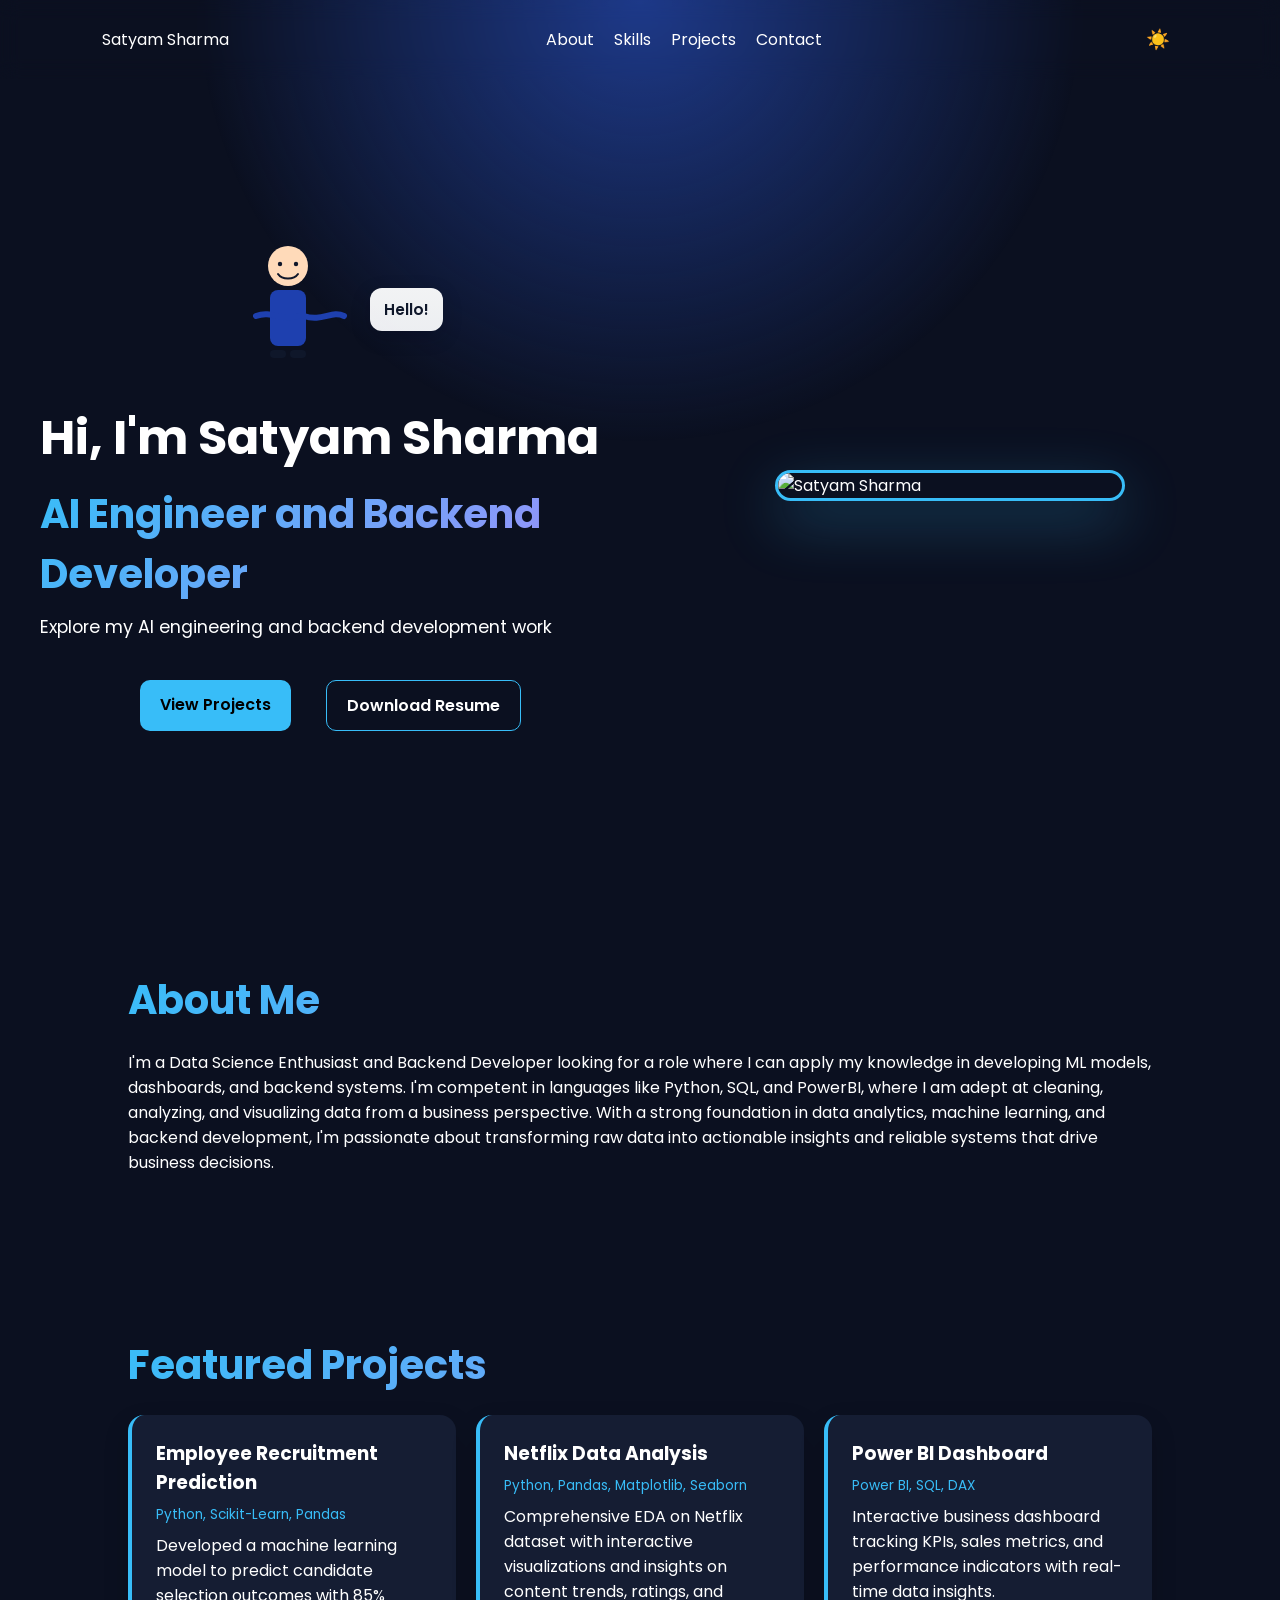
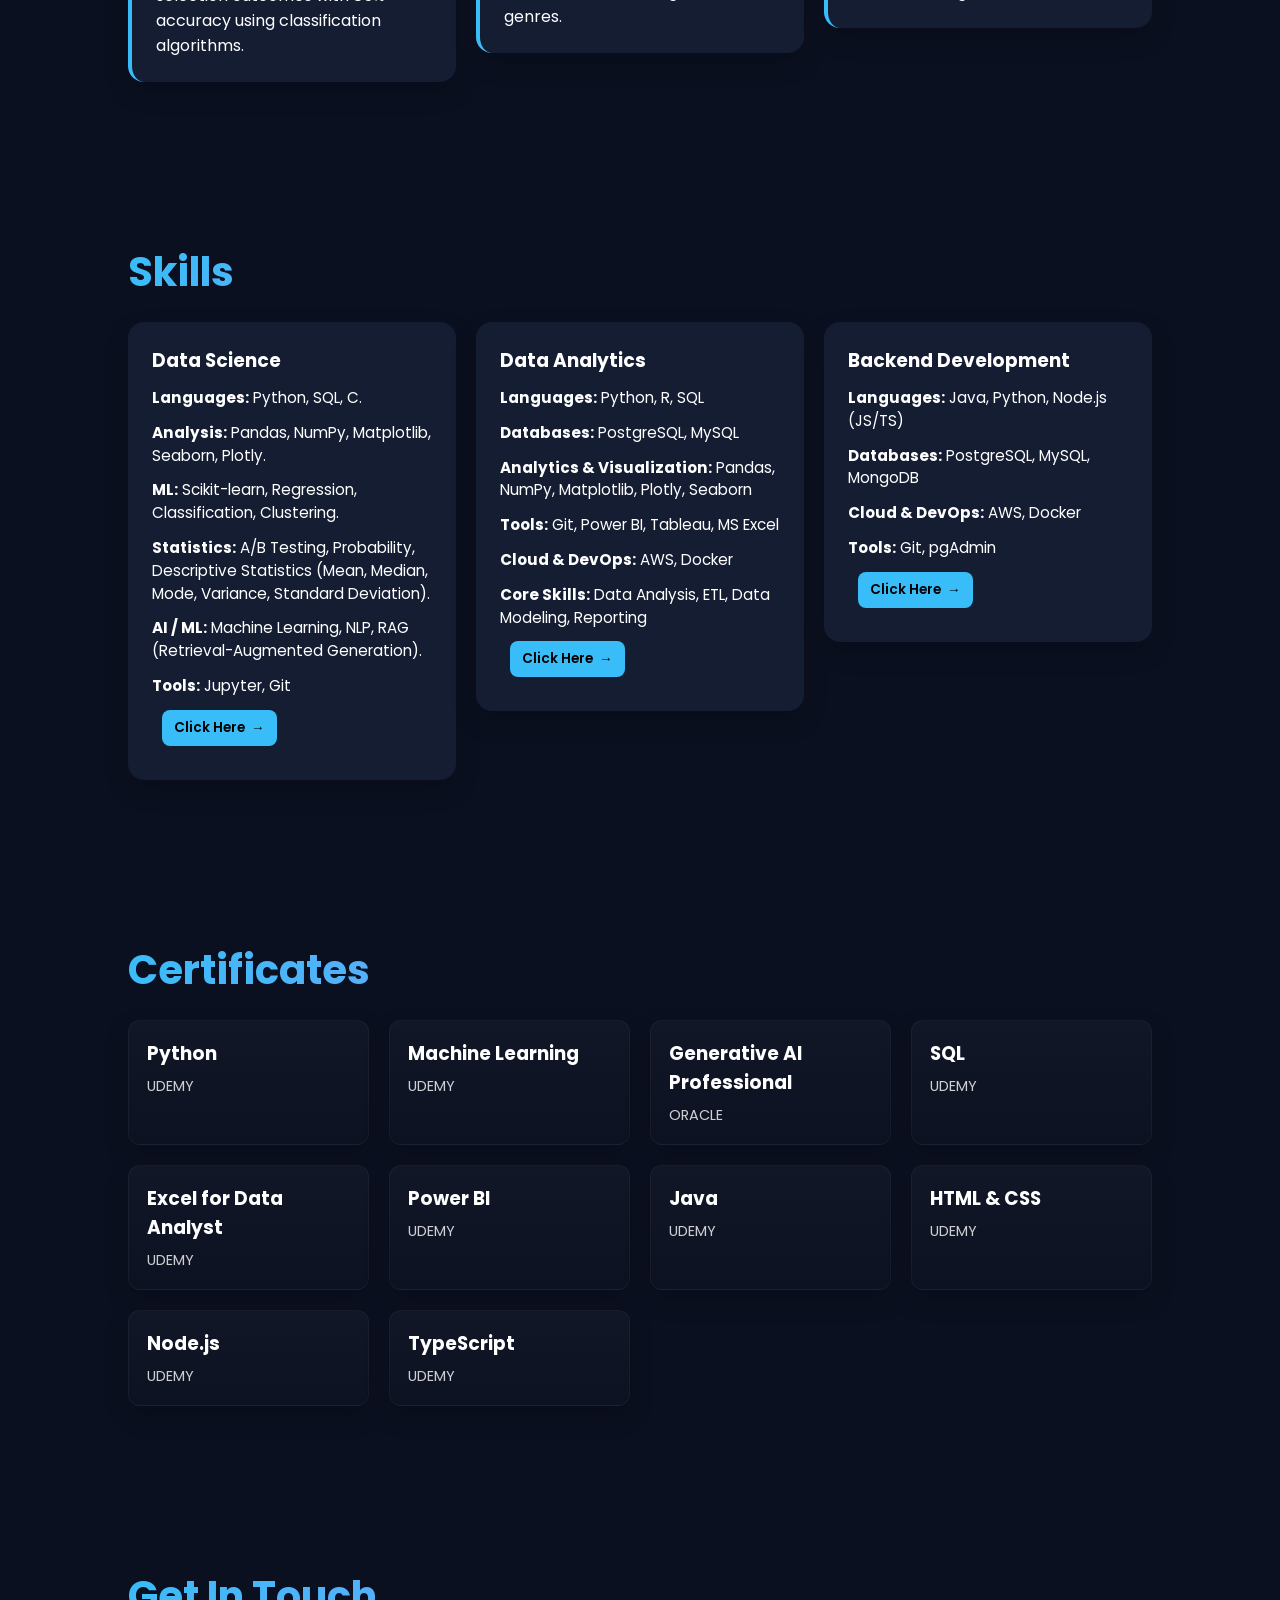
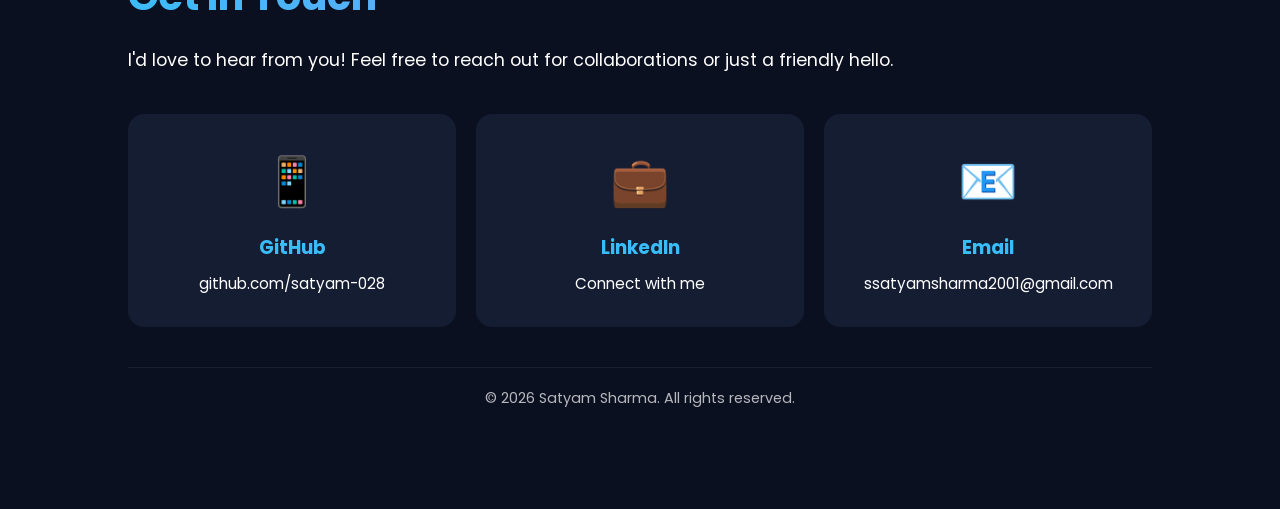
==== index.html @ 6e8f42d2 "update" ====
<!DOCTYPE html>
<html lang="en">
<head>
<meta charset="UTF-8">
<meta name="viewport" content="width=device-width, initial-scale=1.0">
<title>Satyam Sharma | Data Scientist</title>
<link rel="stylesheet" href="style.css">
<link rel="preconnect" href="https://fonts.googleapis.com">
<link href="https://fonts.googleapis.com/css2?family=Poppins:wght@300;400;600;700&display=swap" rel="stylesheet">
</head>
<body>
<div class="bg"></div>

<nav>
  <div class="logo">Satyam Sharma</div>
  <ul>
    <li><a href="#about">About</a></li>
    <li><a href="#skills">Skills</a></li>
    <li><a href="#projects">Projects</a></li>
    <li><a href="#contact">Contact</a></li>
  </ul>
  <button id="themeToggle">☀️</button>
</nav>

<section class="hero">
  <div class="hero-content">
    <div class="hero-text">
      <div class="hero-anim">
        <svg class="boy-svg" width="140" height="160" viewBox="0 0 140 160" xmlns="http://www.w3.org/2000/svg" aria-hidden="true">
          <g fill="none" fill-rule="evenodd">
            <!-- head -->
            <circle cx="70" cy="36" r="20" fill="#FFDAB9" />
            <!-- eyes -->
            <circle cx="62" cy="34" r="2.2" fill="#0f172a" />
            <circle cx="78" cy="34" r="2.2" fill="#0f172a" />
            <!-- smile -->
            <path d="M60 44 C64 50 76 50 80 44" stroke="#0f172a" stroke-width="2" fill="none" stroke-linecap="round" />
            <!-- body -->
            <rect x="52" y="60" width="36" height="56" rx="8" fill="#1e40af" />
            <!-- left arm -->
            <g class="arm left-arm" transform="translate(46,86)">
              <path d="M34 0 C18 6 8 -6 -8 0" stroke="#1e40af" stroke-width="6" stroke-linecap="round" fill="none" />
            </g>
            <!-- right arm -->
            <g class="arm right-arm" transform="translate(86,86)">
              <path d="M0 0 C18 6 28 -6 40 0" stroke="#1e40af" stroke-width="6" stroke-linecap="round" fill="none" />
            </g>
            <!-- legs -->
            <rect x="52" y="120" width="16" height="8" rx="4" fill="#0f172a" />
            <rect x="72" y="120" width="16" height="8" rx="4" fill="#0f172a" />
          </g>
        </svg>
        <div class="speech-bubble"><span class="intro-text"></span></div>
      </div>
      <h1>Hi, I'm Satyam Sharma</h1>
      <h2><span id="role-text">AI Engineer and Backend Developer</span></h2>
      <p style="font-size: 1.1rem; color: var(--text-secondary); margin-bottom: 10px;">Explore my AI engineering and backend development work</p>
      <div class="buttons">
        <a href="#projects" class="btn">View Projects</a>
        <a href="Satyam_DS.pdf" class="btn secondary" download>Download Resume</a>
      </div>
      
    </div>
    <div class="hero-image">
      <img src="satyam_photo.jpeg" alt="Satyam Sharma" class="profile-photo">
    </div>
  </div>
</section>

<section id="about">
<h2>About Me</h2>
<p>I'm a Data Science Enthusiast and Backend Developer looking for a role where I can apply my knowledge in developing ML models, dashboards, and backend systems. I'm competent in languages like Python, SQL, and PowerBI, where I am adept at cleaning, analyzing, and visualizing data from a business perspective. With a strong foundation in data analytics, machine learning, and backend development, I'm passionate about transforming raw data into actionable insights and reliable systems that drive business decisions.</p>
</section>

<section id="projects">
<h2>Featured Projects</h2>
<div class="grid">
  <div class="card project-card">
  <h3>Employee Recruitment Prediction</h3>
  <p class="tech">Python, Scikit-Learn, Pandas</p>
  <p>Developed a machine learning model to predict candidate selection outcomes with 85% accuracy using classification algorithms.</p>
</div>
<div class="card project-card">
  <h3>Netflix Data Analysis</h3>
  <p class="tech">Python, Pandas, Matplotlib, Seaborn</p>
  <p>Comprehensive EDA on Netflix dataset with interactive visualizations and insights on content trends, ratings, and genres.</p>
</div>
<div class="card project-card">
  <h3>Power BI Dashboard</h3>
  <p class="tech">Power BI, SQL, DAX</p>
  <p>Interactive business dashboard tracking KPIs, sales metrics, and performance indicators with real-time data insights.</p>
</div>
</div>
</section>

<section id="skills">
<h2>Skills</h2>
<div class="grid">
  <div class="card skill-card data-science-card" style="display:flex; flex-direction:column;">
    <h3>Data Science</h3>
    <p><strong>Languages:</strong> Python, SQL, C.</p>
    <p><strong>Analysis:</strong> Pandas, NumPy, Matplotlib, Seaborn, Plotly.</p>
    <p><strong>ML:</strong> Scikit-learn, Regression, Classification, Clustering.</p>
    <p><strong>Statistics:</strong> A/B Testing, Probability, Descriptive Statistics (Mean, Median, Mode, Variance, Standard Deviation).</p>
    <p><strong>AI / ML:</strong> Machine Learning, NLP, RAG (Retrieval-Augmented Generation).</p>
    <p><strong>Tools:</strong> Jupyter, Git</p>
    <a href="data-science.html" class="btn cta-btn">Click Here <span class="arrow">→</span></a>
  </div>
  <a href="data-analytics.html" class="card skill-card data-analytics-card" style="text-decoration: none; color: inherit; display: flex; flex-direction: column;">
    <h3>Data Analytics</h3>
    <p><strong>Languages:</strong> Python, R, SQL</p>
    <p><strong>Databases:</strong> PostgreSQL, MySQL</p>
    <p><strong>Analytics & Visualization:</strong> Pandas, NumPy, Matplotlib, Plotly, Seaborn</p>
    <p><strong>Tools:</strong> Git, Power BI, Tableau, MS Excel</p>
    <p><strong>Cloud & DevOps:</strong> AWS, Docker</p>
    <p><strong>Core Skills:</strong> Data Analysis, ETL, Data Modeling, Reporting</p>
    <span class="btn cta-btn">Click Here <span class="arrow">→</span></span>
  </a>
  <div class="card skill-card backend-card" style="display:flex; flex-direction:column;">
    <h3>Backend Development</h3>
    <p><strong>Languages:</strong> Java, Python, Node.js (JS/TS)</p>
    <p><strong>Databases:</strong> PostgreSQL, MySQL, MongoDB</p>
    <p><strong>Cloud & DevOps:</strong> AWS, Docker</p>
    <p><strong>Tools:</strong> Git, pgAdmin</p>
    <a href="backend-developer-project.html" class="btn cta-btn">Click Here <span class="arrow">→</span></a>
  </div>
</div>
</section>
  
  <section id="certificates">
  <h2>Certificates</h2>
  <div class="cert-grid">
    <a href="https://upskill.tutedude.com/certificate/TD-SATY-PY-1139" class="card cert-card" target="_blank" rel="noopener noreferrer">
      <h3>Python</h3>
      <p class="issuer">UDEMY</p>
    </a>
    <div class="card cert-card">
      <h3>Machine Learning</h3>
      <p class="issuer">UDEMY</p>
    </div>
    <a href="oracle_certificate.pdf" class="card cert-card" target="_blank" rel="noopener noreferrer">
      <h3>Generative AI Professional</h3>
      <p class="issuer">ORACLE</p>
    </a>
    <a href="https://www.udemy.com/certificate/UC-91c7c6f0-172a-4165-a78d-113a4a7c8d05/" class="card cert-card" target="_blank" rel="noopener noreferrer">
      <h3>SQL</h3>
      <p class="issuer">UDEMY</p>
    </a>
    <a href="https://www.udemy.com/certificate/UC-dc23c5a8-88d2-4b9e-8e38-2deaf4e57fec/" class="card cert-card" target="_blank" rel="noopener noreferrer">
      <h3>Excel for Data Analyst</h3>
      <p class="issuer">UDEMY</p>
    </a>
    <a href="https://www.udemy.com/certificate/UC-6a46c414-96e0-4ea2-b3a3-d290421d27b6/" class="card cert-card" target="_blank" rel="noopener noreferrer">
      <h3>Power BI</h3>
      <p class="issuer">UDEMY</p>
    </a>
    <a href="https://www.udemy.com/certificate/UC-ea85b20e-c4a2-4d10-a193-58038d410112/" class="card cert-card" target="_blank" rel="noopener noreferrer">
      <h3>Java</h3>
      <p class="issuer">UDEMY</p>
    </a>
    <a href="https://www.udemy.com/certificate/UC-e2c2191e-cc48-43a3-a307-067e50f28634/" class="card cert-card" target="_blank" rel="noopener noreferrer">
      <h3>HTML &amp; CSS</h3>
      <p class="issuer">UDEMY</p>
    </a>
    <div class="card cert-card">
      <h3>Node.js</h3>
      <p class="issuer">UDEMY</p>
    </div>
    <a href="https://www.udemy.com/certificate/UC-3e16e84b-019b-44fa-9267-79dc9020fa49/" class="card cert-card" target="_blank" rel="noopener noreferrer">
      <h3>TypeScript</h3>
      <p class="issuer">UDEMY</p>
    </a>
  </div>
</section>

<section id="contact">
<h2>Get In Touch</h2>
<p class="contact-intro">I'd love to hear from you! Feel free to reach out for collaborations or just a friendly hello.</p>
<div class="contact-grid">
  <a href="https://github.com/satyam-028" class="contact-card" target="_blank">
    <span class="icon">📱</span>
    <h3>GitHub</h3>
    <p>github.com/satyam-028</p>
  </a>
  <a href="https://www.linkedin.com/in/satyam-sharma-7288762b9" class="contact-card" target="_blank" rel="noopener noreferrer">
    <span class="icon">💼</span>
    <h3>LinkedIn</h3>
    <p>Connect with me</p>
  </a>
  <a href="mailto:ssatyamsharma2001@gmail.com" class="contact-card">
    <span class="icon">📧</span>
    <h3>Email</h3>
    <p>ssatyamsharma2001@gmail.com</p>
  </a>
</div>
<footer>
  <p>&copy; 2026 Satyam Sharma. All rights reserved.</p>
</footer>
</section>

<script src="script.js"></script>
</body>
</html>
---- style.css ----
:root{
--bg:#0b1020;
--card:#151d33;
--text:#ffffff;
--accent:#38bdf8;
}
.light{
--bg:#f5f7fb;
--card:#ffffff;
--text:#111827;
}
*{margin:0;padding:0;box-sizing:border-box}
body{
font-family:Poppins,sans-serif;
background:var(--bg);
color:var(--text);
transition:.3s;
padding-top:80px;
}
.bg{
position:fixed;inset:0;
background:radial-gradient(circle at top,#1e3a8a,transparent 40%);
z-index:-1;
}
nav{
display:flex;justify-content:space-between;align-items:center;
padding:20px 8%;
backdrop-filter:blur(10px);
position:fixed;top:0;width:100%;z-index:1000;
}
ul{display:flex;gap:20px;list-style:none}
a{text-decoration:none;color:var(--text)}
.hero{
min-height:90vh;
display:flex;
justify-content:center;
align-items:center;
padding:20px;
}
.hero-content{
display:flex;
align-items:center;
gap:40px;
max-width:1200px;
width:100%;
}
.hero-text{
flex:1;
text-align:left;
}
.hero-image{
flex:1;
display:flex;
justify-content:center;
}
.hero-image img{
width:100%;
max-width:350px;
height:auto;
border-radius:20px;
box-shadow:0 20px 60px rgba(56,189,248,0.3);
border:3px solid var(--accent);
transition:.3s;
object-fit:cover;
}
.profile-photo{
  width:100%;
  max-width:350px;
  height:auto;
  border-radius:20px;
  box-shadow:0 20px 60px rgba(56,189,248,0.3);
  border:3px solid var(--accent);
  transition:.3s;
  object-fit:cover;
}
.hero-image img:hover,.profile-photo:hover{
transform:scale(1.05);
box-shadow:0 30px 80px rgba(56,189,248,0.5);
}

/* Animated character and speech bubble */
.hero-anim{
  display:flex;
  align-items:center;
  justify-content:center;
  gap:12px;
  margin-bottom:12px;
  position:relative;
}
.boy-svg{flex:0 0 140px; z-index:1}
.arm{transform-box:fill-box; transform-origin:center;}
.arm.left-arm{transform-origin:20px 6px}
.arm.right-arm{transform-origin:0 6px}
.arm.left-arm path, .arm.right-arm path{animation:wave 1.6s ease-in-out infinite}
.keyframes-wave-placeholder {}
@keyframes wave{
  0%{transform:rotate(0deg)}
  25%{transform:rotate(-25deg)}
  50%{transform:rotate(8deg)}
  75%{transform:rotate(-12deg)}
  100%{transform:rotate(0deg)}
}
.arm.left-arm path{animation-name:wave;}
.arm.right-arm path{animation-name:wave;animation-delay:0.2s}
.speech-bubble{
  background:linear-gradient(180deg, rgba(255,255,255,0.95), rgba(249,250,252,0.95));
  color:#0f172a;
  padding:10px 14px;
  border-radius:12px;
  box-shadow:0 6px 20px rgba(2,6,23,0.2);
  font-weight:600;
  font-size:0.95rem;
  max-width:260px;
  z-index:2;
}
.intro-text{display:inline-block}

@media(max-width:768px){
  .hero-anim{justify-content:center}
  .speech-bubble{position:static}
}
.hero h1{font-size:3rem}
.hero h2{color:var(--accent);margin:10px 0}
.btn{
background:var(--accent);
padding:12px 20px;
border-radius:10px;
color:black;
display:inline-block;
margin:10px;
font-weight:600;
transition:.3s;
}
.btn:hover{
  transform:scale(1.05);
  box-shadow:0 10px 30px rgba(56,189,248,0.4);
}
.skill-card .cta-btn{
  margin-top:auto;
  align-self:flex-start;
  padding:8px 12px;
  font-size:0.85rem;
  border-radius:8px;
  margin-bottom: 10px;
  display:inline-flex;
  align-items:center;
  gap:6px;
}
.skill-card .cta-btn .arrow{
  display:inline-block;
  animation: arrow-move 1.2s ease-in-out infinite;
}
@keyframes arrow-move{
  0%,100%{transform: translateX(0);} 
  50%{transform: translateX(4px);} 
}
.secondary{background:transparent;border:1px solid var(--accent);color:var(--text)}
.buttons{display:flex;justify-content:center;gap:15px;margin-top:30px;flex-wrap:wrap}
.grid{
display:grid;
grid-template-columns:repeat(auto-fit,minmax(220px,1fr));
grid-auto-rows:minmax(180px, auto);
gap:20px;
align-items:start;
}
.card{
background:var(--card);
padding:24px;
border-radius:16px;
transition:.3s;
box-shadow:0 10px 25px rgba(0,0,0,.2);
}
.card ul{
margin:0;
padding-left:18px;
line-height:1.8;
}
.card ul li{
margin-bottom:10px;
}
.card:hover{
transform:translateY(-10px);
}
.skill-card{
  display:flex;
  flex-direction:column;
  align-items:flex-start;
  gap:12px;
  min-height:320px;
  color:var(--text);
  position:relative;
  overflow:hidden;
}
.skill-card::before{
  content:'';
  position:absolute;
  inset:0;
  opacity:0.55;
  z-index:0;
  background-size:cover;
  background-position:center;
}
.skill-card h3,
.skill-card p{
  position:relative;
  z-index:1;
}
.skill-card h3{
  margin-top:0;
}
.skill-card p{
  font-size:0.95rem;
  line-height:1.5;
}
.cert-grid{display:grid;grid-template-columns:repeat(auto-fit,minmax(220px,1fr));gap:20px;margin-top:20px}
.cert-card{padding:18px;border-radius:12px;background:linear-gradient(180deg,rgba(255,255,255,0.03),rgba(255,255,255,0.01));border:1px solid rgba(255,255,255,0.04)}
.cert-card h3{margin:0 0 8px 0}
.cert-card .issuer{font-size:0.9rem;opacity:0.8}
.data-science-card::before{
  background-image:url('https://images.unsplash.com/photo-1517694712202-14dd9538aa97?auto=format&fit=crop&w=1000&q=80');
}
.data-analytics-card::before{
  background-image:url('https://images.unsplash.com/photo-1487058792275-0ad4aaf24ca7?auto=format&fit=crop&w=1000&q=80');
}
.backend-card::before{
  background-image:url('https://images.unsplash.com/photo-1498050108023-c5249f4df085?auto=format&fit=crop&w=1000&q=80');
}
h2{margin-bottom:20px;font-size:2.5rem;background:linear-gradient(135deg,var(--accent),#a78bfa);-webkit-background-clip:text;-webkit-text-fill-color:transparent;background-clip:text}
#themeToggle{
background:none;border:none;font-size:1.2rem;cursor:pointer;transition:.3s;padding:8px;
}
#themeToggle:hover{transform:rotate(20deg)}

.tech{color:var(--accent);font-size:0.85rem;margin:8px 0}
.project-card{border-left:4px solid var(--accent)}
.project-links{display:flex;gap:10px;margin-top:15px}
.link-btn{
  background:var(--accent);
  color:black;
  padding:8px 16px;
  border-radius:6px;
  font-size:0.9rem;
  font-weight:600;
  transition:.3s;
  display:inline-block;
}
.link-btn:hover{transform:scale(1.05);opacity:0.9}

.contact-grid{
  display:grid;
  grid-template-columns:repeat(auto-fit,minmax(250px,1fr));
  gap:20px;
  margin:40px 0;
}
.contact-card{
  background:var(--card);
  padding:30px;
  border-radius:16px;
  text-align:center;
  transition:.3s;
  border:2px solid transparent;
  text-decoration:none;
  color:inherit;
}
.contact-card:hover{
  border-color:var(--accent);
  transform:translateY(-5px);
  box-shadow:0 15px 40px rgba(56,189,248,0.2);
}
.contact-card .icon{font-size:3rem;display:block;margin-bottom:15px}
.contact-card h3{margin:10px 0;color:var(--accent)}
.contact-card p{font-size:0.95rem}

.contact-intro{font-size:1.1rem;margin-bottom:20px;line-height:1.6}
footer{
  text-align:center;
  padding:20px;
  border-top:1px solid rgba(255,255,255,0.1);
  margin-top:40px;
  font-size:0.9rem;
  opacity:0.7;
}
/* Skills detail: equal-height boxed cards */
#skills-detail .grid{
  grid-template-columns:repeat(auto-fit,minmax(200px,1fr));
  grid-auto-rows:1fr;
  gap:20px;
  align-items:stretch;
}
#skills-detail .card{
  display:flex;
  flex-direction:column;
  justify-content:center;
  min-height:140px;
  padding:20px;
}
#skills-detail .card ul{margin:0;padding-left:18px;line-height:1.6}
#skills-detail h2{margin-bottom:12px;font-size:1.8rem}

section{padding:80px 10%;max-width:1400px;margin:0 auto}

@media(max-width:768px){
.hero h1{font-size:2rem}
.hero h2{font-size:1.2rem}
h2{font-size:1.8rem !important}
nav{padding:15px 5%}
section{padding:60px 5%}
.hero-content{flex-direction:column;gap:30px}
.hero-text{text-align:center}
.hero-image img{max-width:250px}
}
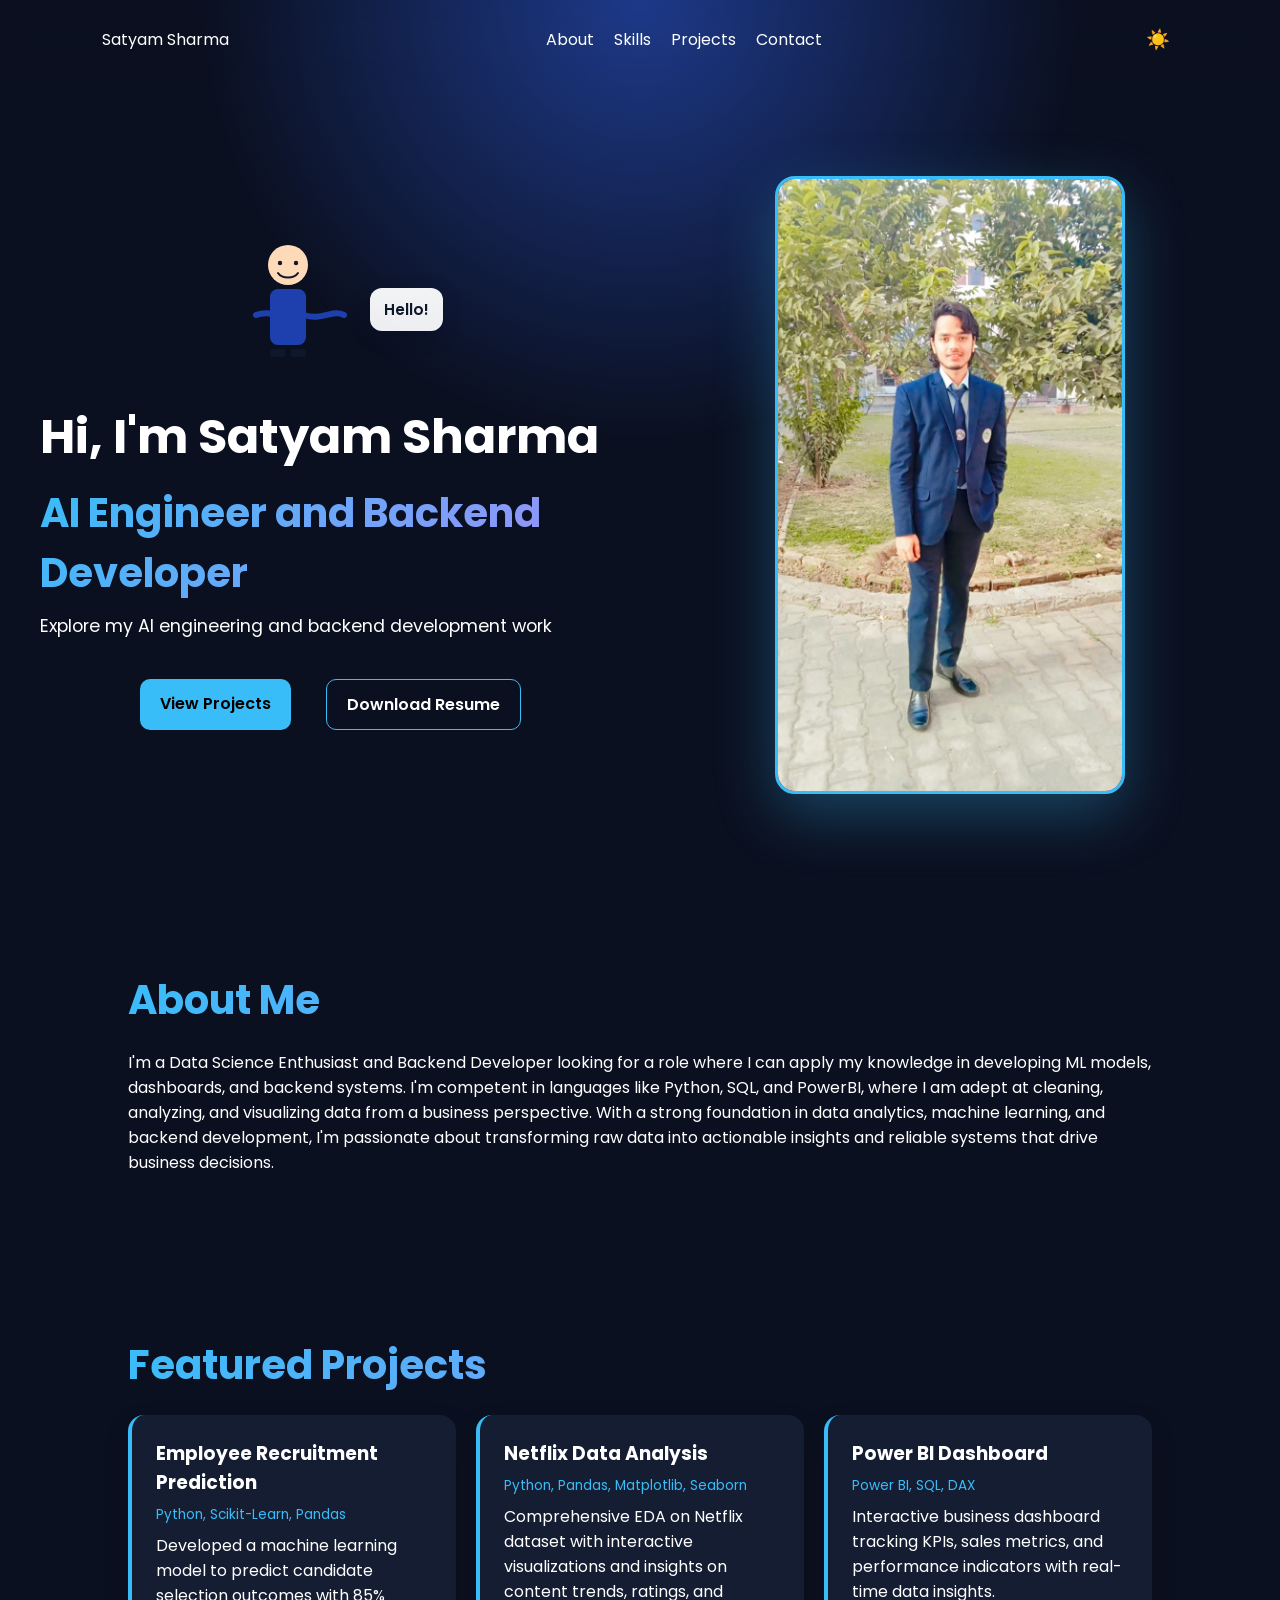
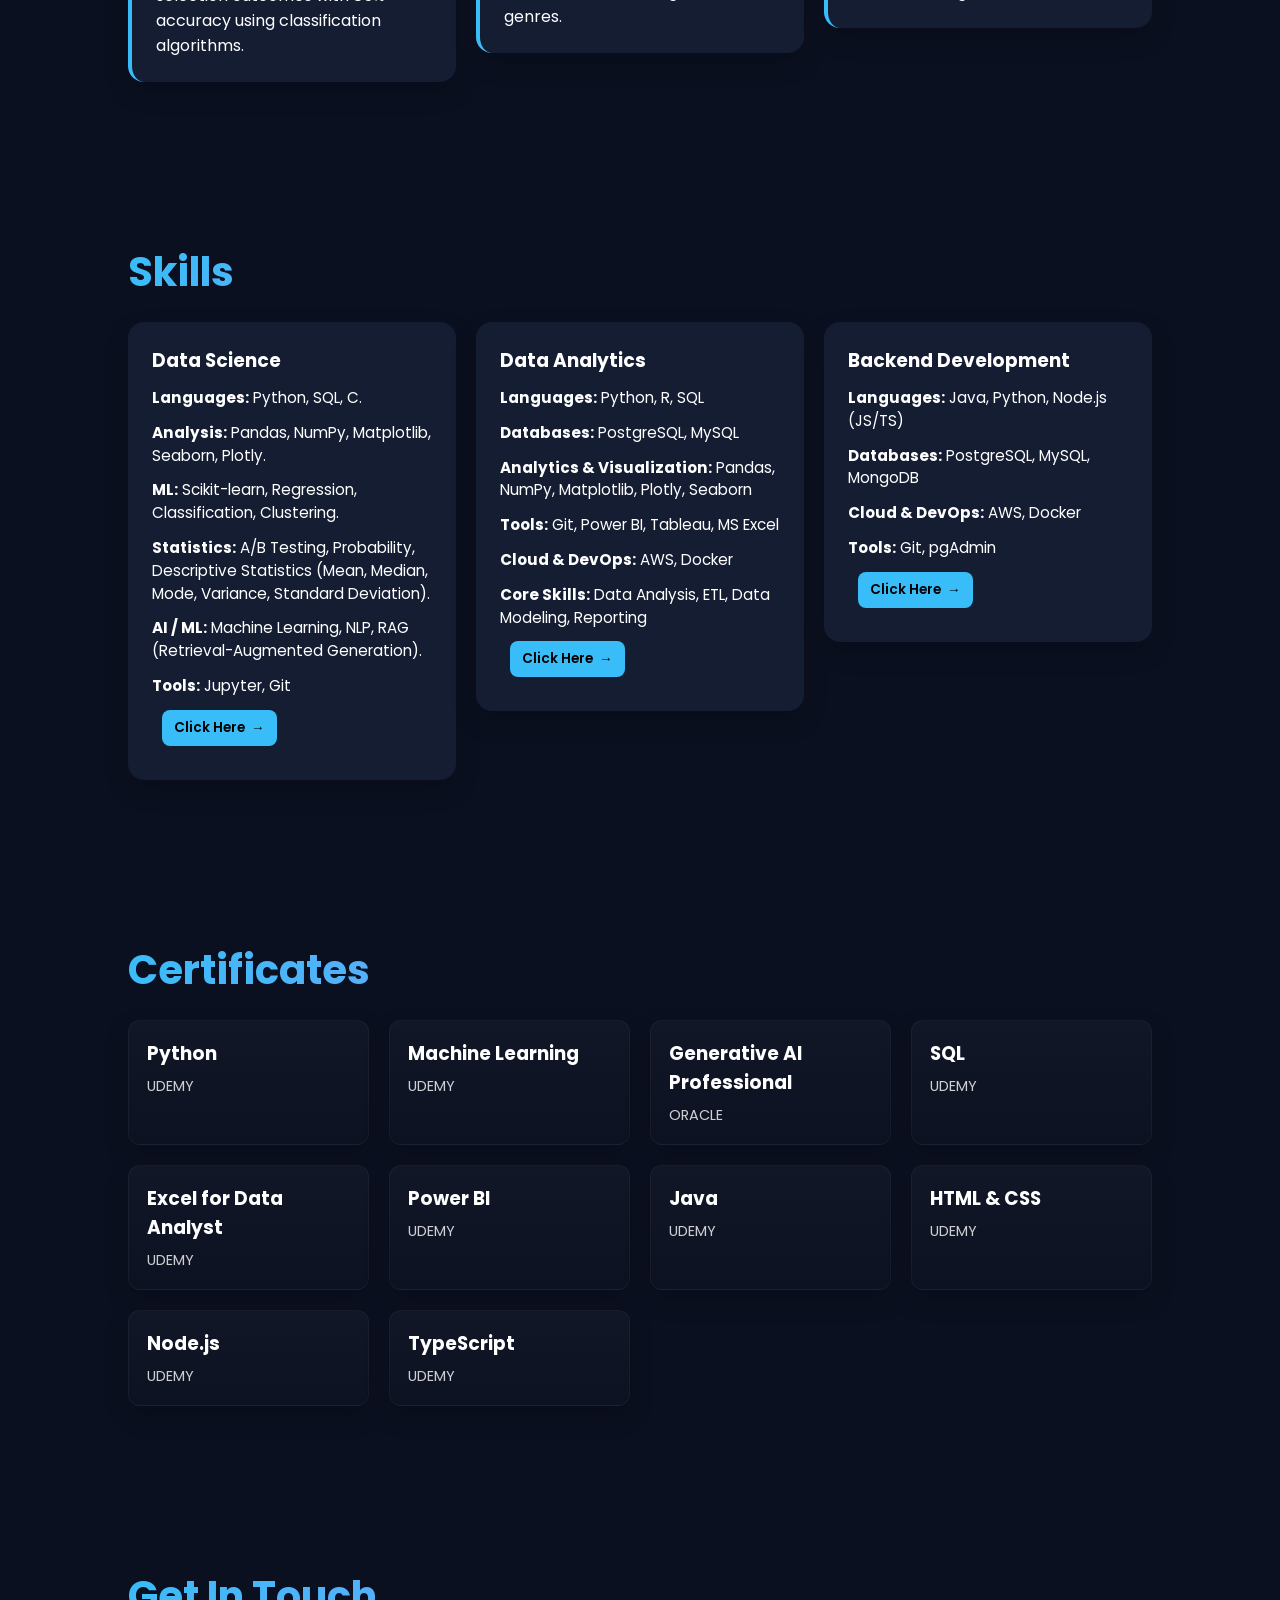
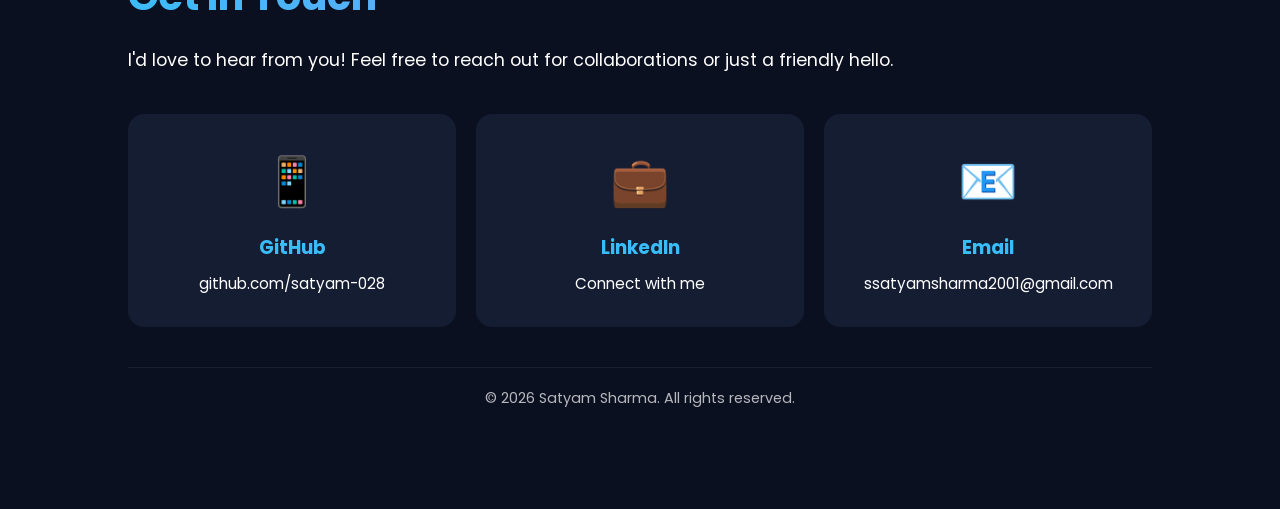
==== commit ce0f1101: "Update index.html" ====
--- a/index.html
+++ b/index.html
@@ -57,7 +57,7 @@
       <p style="font-size: 1.1rem; color: var(--text-secondary); margin-bottom: 10px;">Explore my AI engineering and backend development work</p>
       <div class="buttons">
         <a href="#projects" class="btn">View Projects</a>
-        <a href="Satyam_DS.pdf" class="btn secondary" download>Download Resume</a>
+        <a href="/Satyam_DS.pdf" class="btn secondary" download>Download Resume</a>
       </div>
       
     </div>
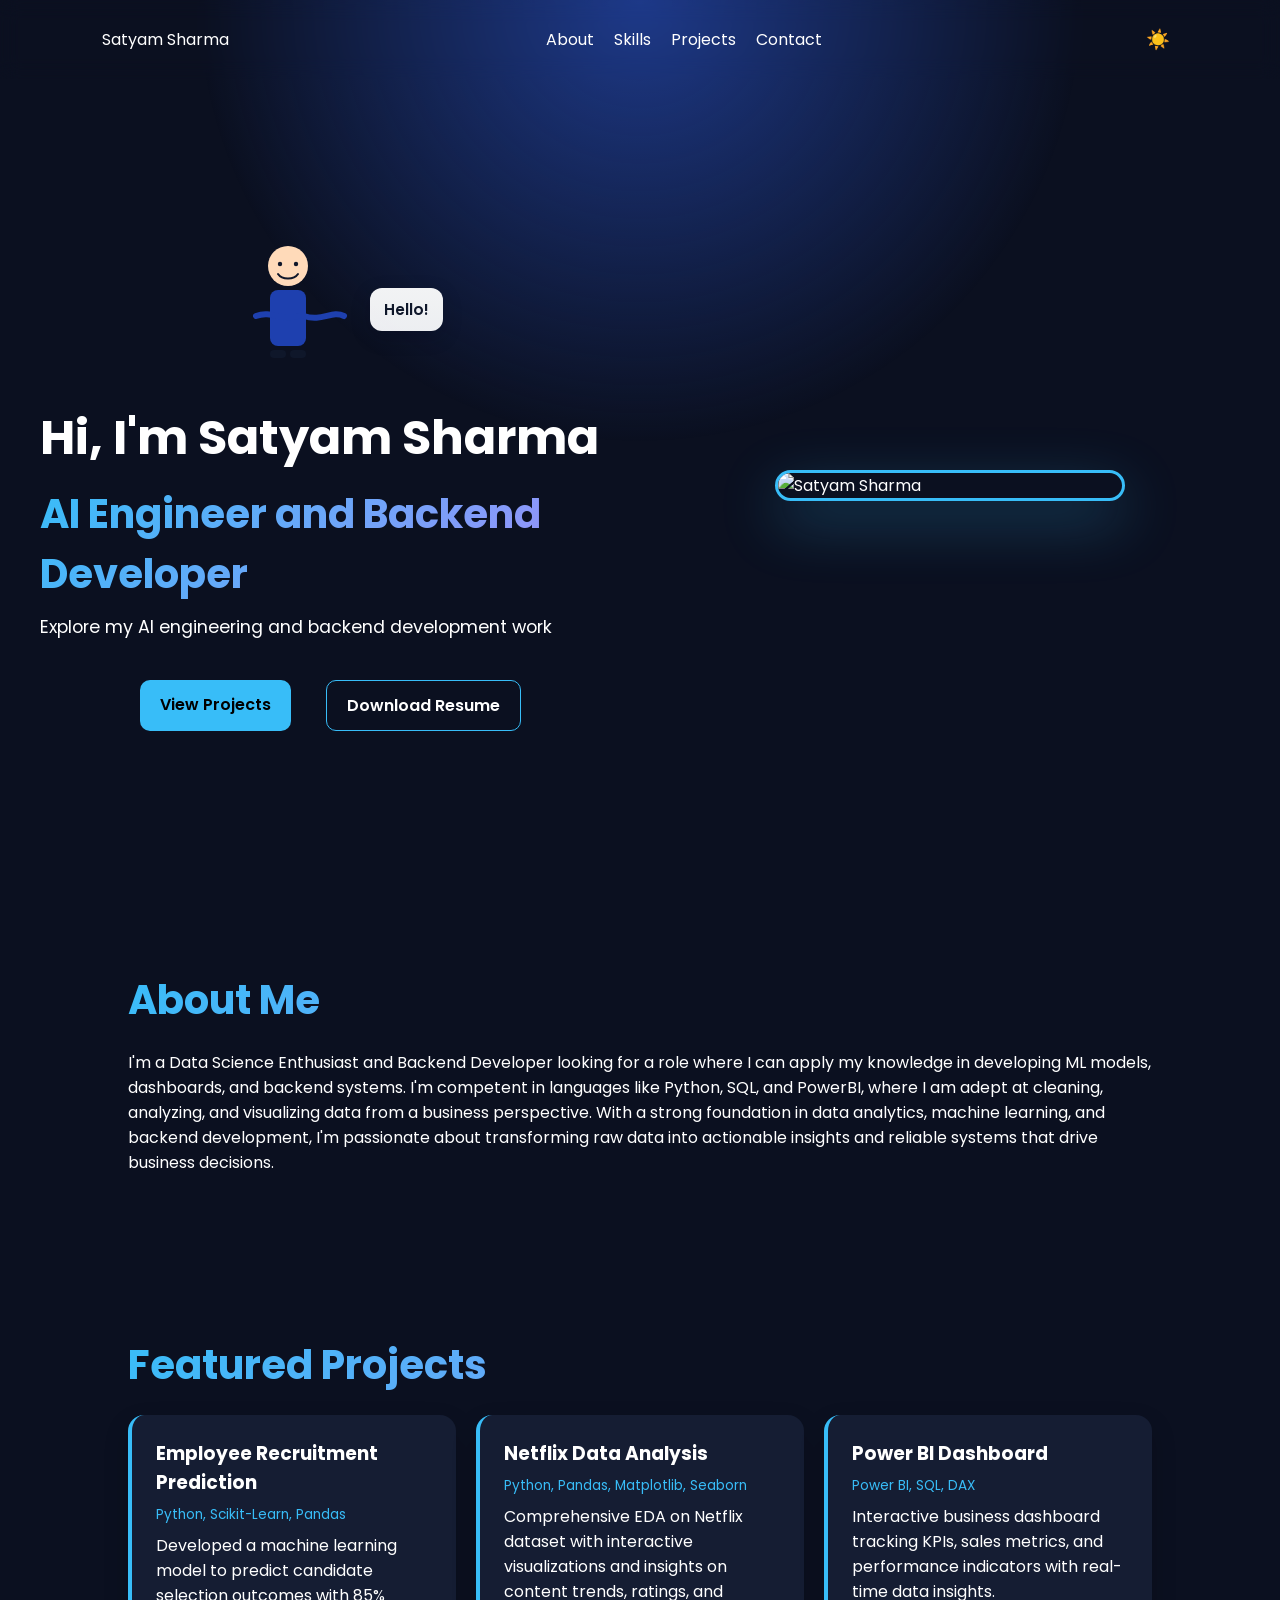
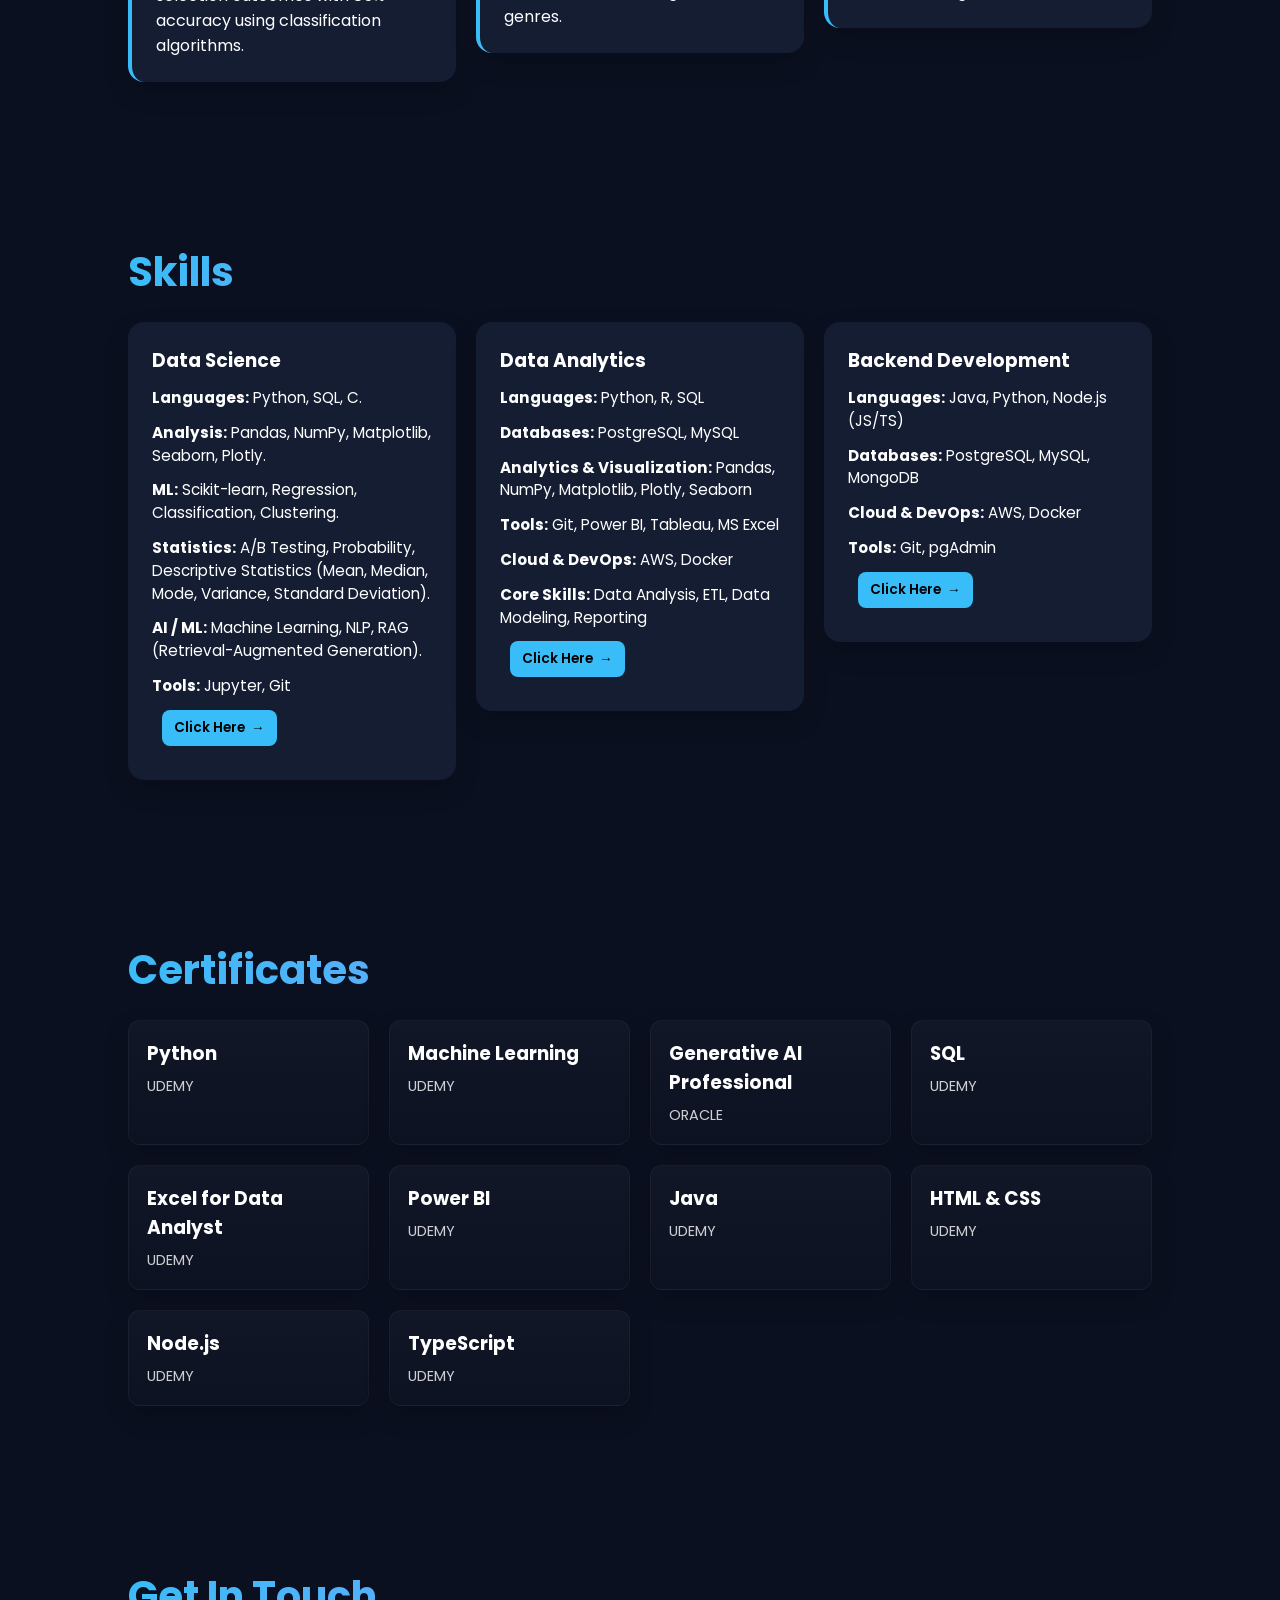
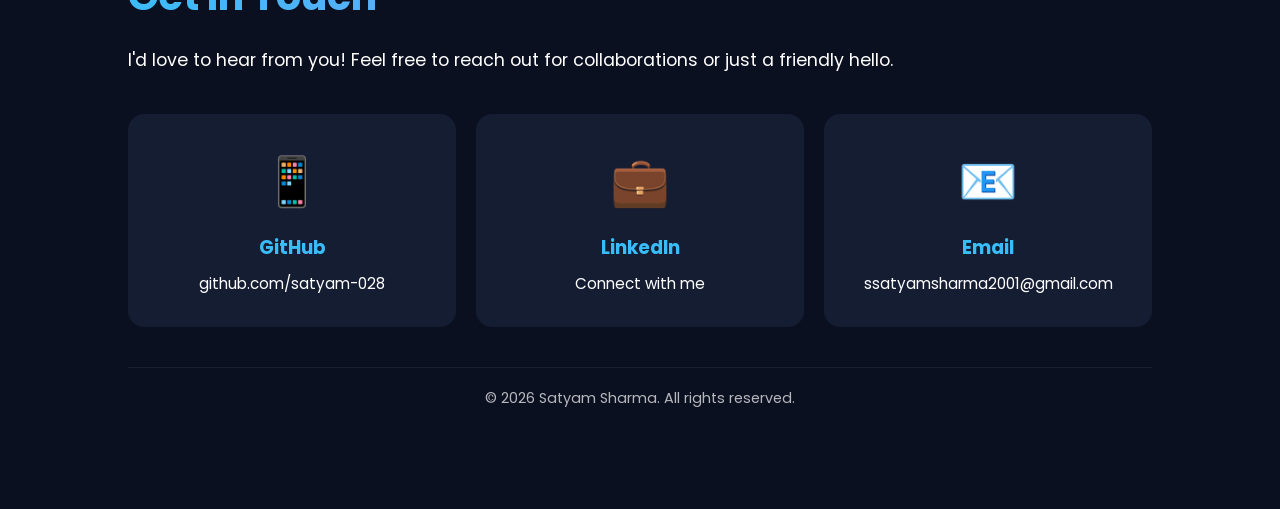
==== commit 370aaa13: "Update index.html" ====
--- a/index.html
+++ b/index.html
@@ -57,12 +57,14 @@
       <p style="font-size: 1.1rem; color: var(--text-secondary); margin-bottom: 10px;">Explore my AI engineering and backend development work</p>
       <div class="buttons">
         <a href="#projects" class="btn">View Projects</a>
+        <!-- Place your resume PDF at: assets/YOUR_RESUME_FILENAME.pdf -->
         <a href="/Satyam_DS.pdf" class="btn secondary" download>Download Resume</a>
       </div>
       
     </div>
     <div class="hero-image">
-      <img src="satyam_photo.jpeg" alt="Satyam Sharma" class="profile-photo">
+      <!-- Place your photo in the same folder as this file, then set the filename below -->
+      <img src="/profile.jpeg" alt="Satyam Sharma" class="profile-photo">
     </div>
   </div>
 </section>
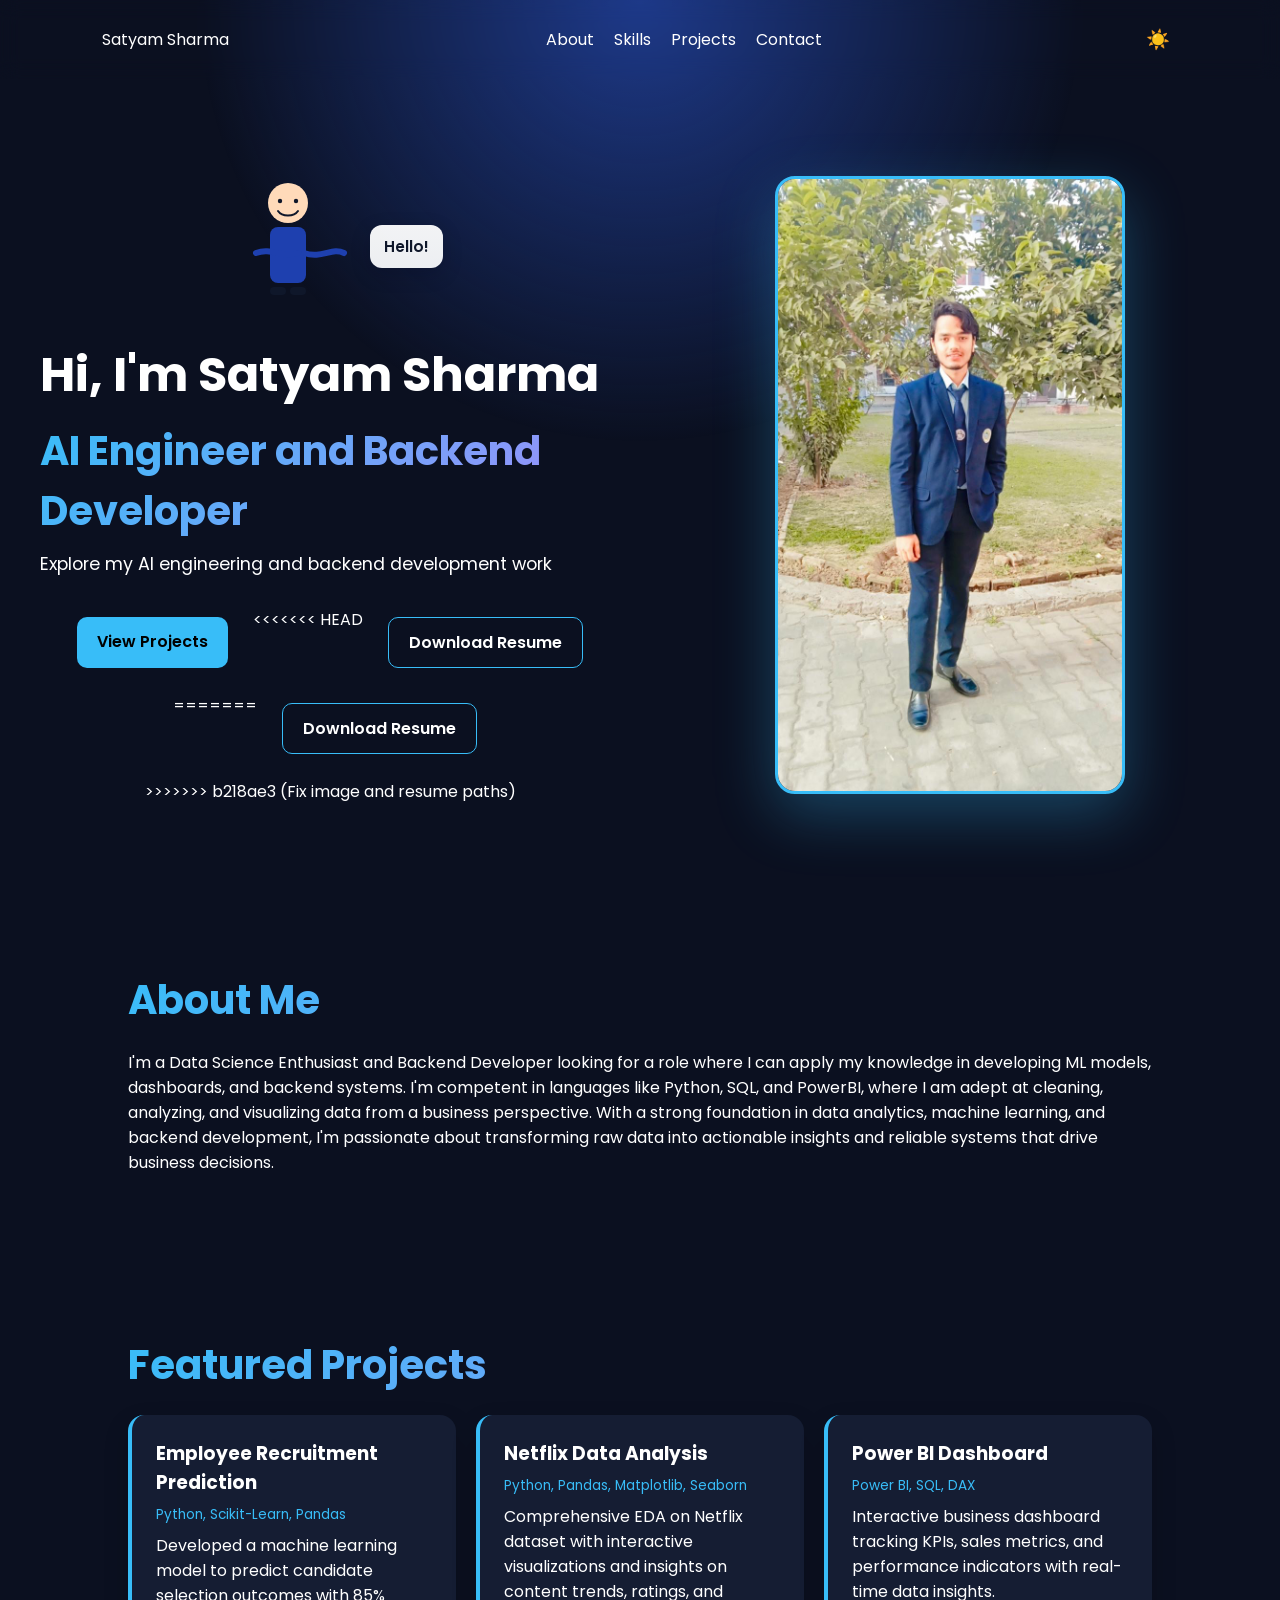
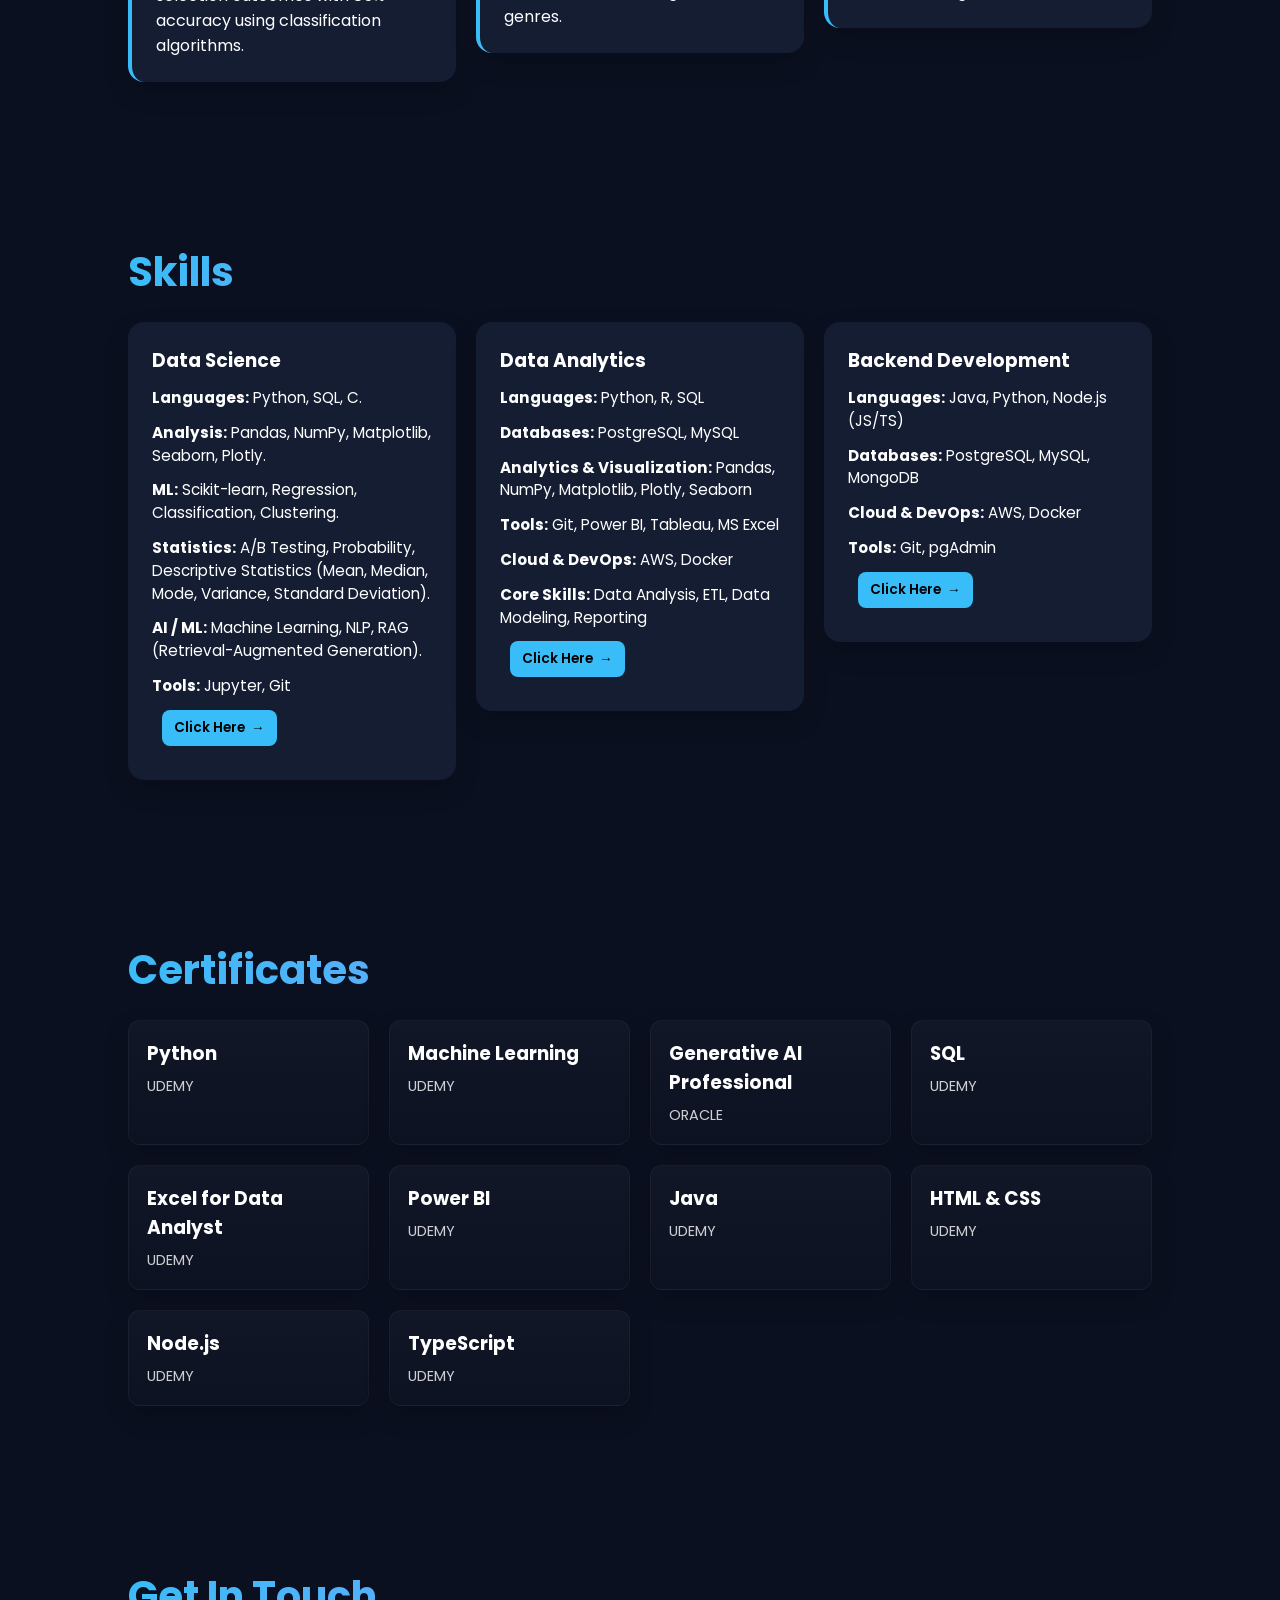
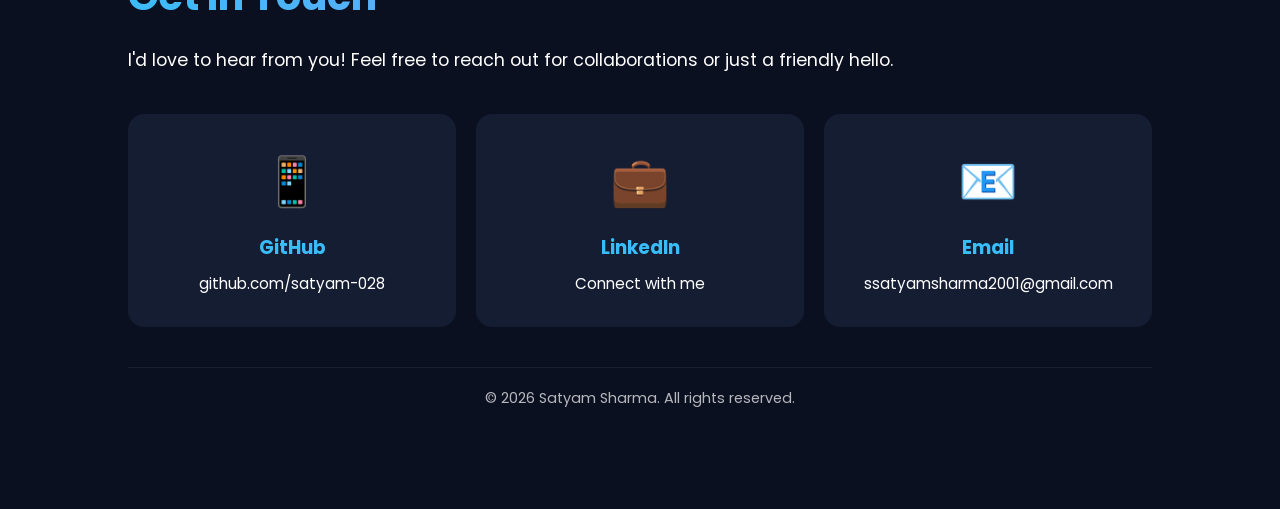
==== commit 23fe28d7: "Fix image and resume paths" ====
--- a/index.html
+++ b/index.html
@@ -57,14 +57,18 @@
       <p style="font-size: 1.1rem; color: var(--text-secondary); margin-bottom: 10px;">Explore my AI engineering and backend development work</p>
       <div class="buttons">
         <a href="#projects" class="btn">View Projects</a>
+<<<<<<< HEAD
         <!-- Place your resume PDF at: assets/YOUR_RESUME_FILENAME.pdf -->
-        <a href="/Satyam_DS.pdf" class="btn secondary" download>Download Resume</a>
+        <a href="Satyam_DS.pdf" class="btn secondary" download>Download Resume</a>
+=======
+        <a href="Satyam_DS.pdf" class="btn secondary" download>Download Resume</a>
+>>>>>>> b218ae3 (Fix image and resume paths)
       </div>
       
     </div>
     <div class="hero-image">
       <!-- Place your photo in the same folder as this file, then set the filename below -->
-      <img src="/profile.jpeg" alt="Satyam Sharma" class="profile-photo">
+      <img src="satyam_photo.jpeg" alt="Satyam Sharma" class="profile-photo">
     </div>
   </div>
 </section>
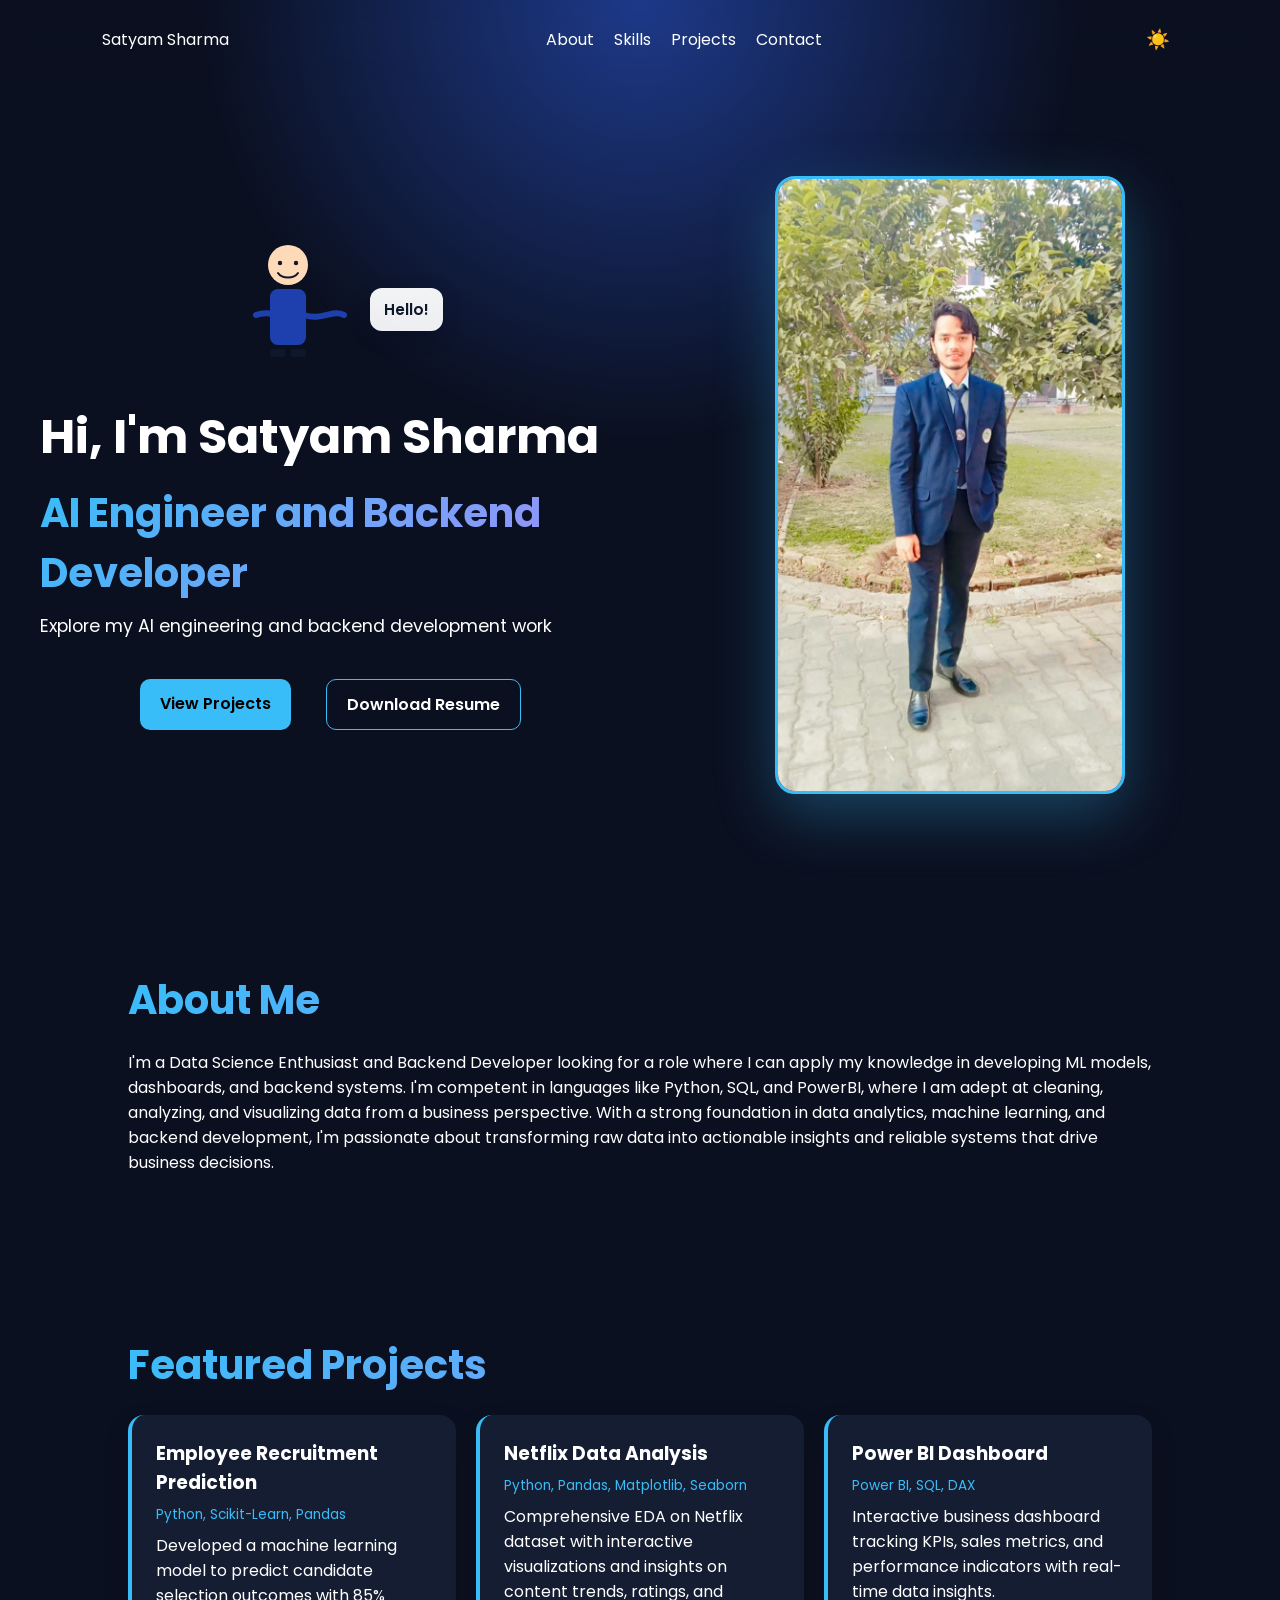
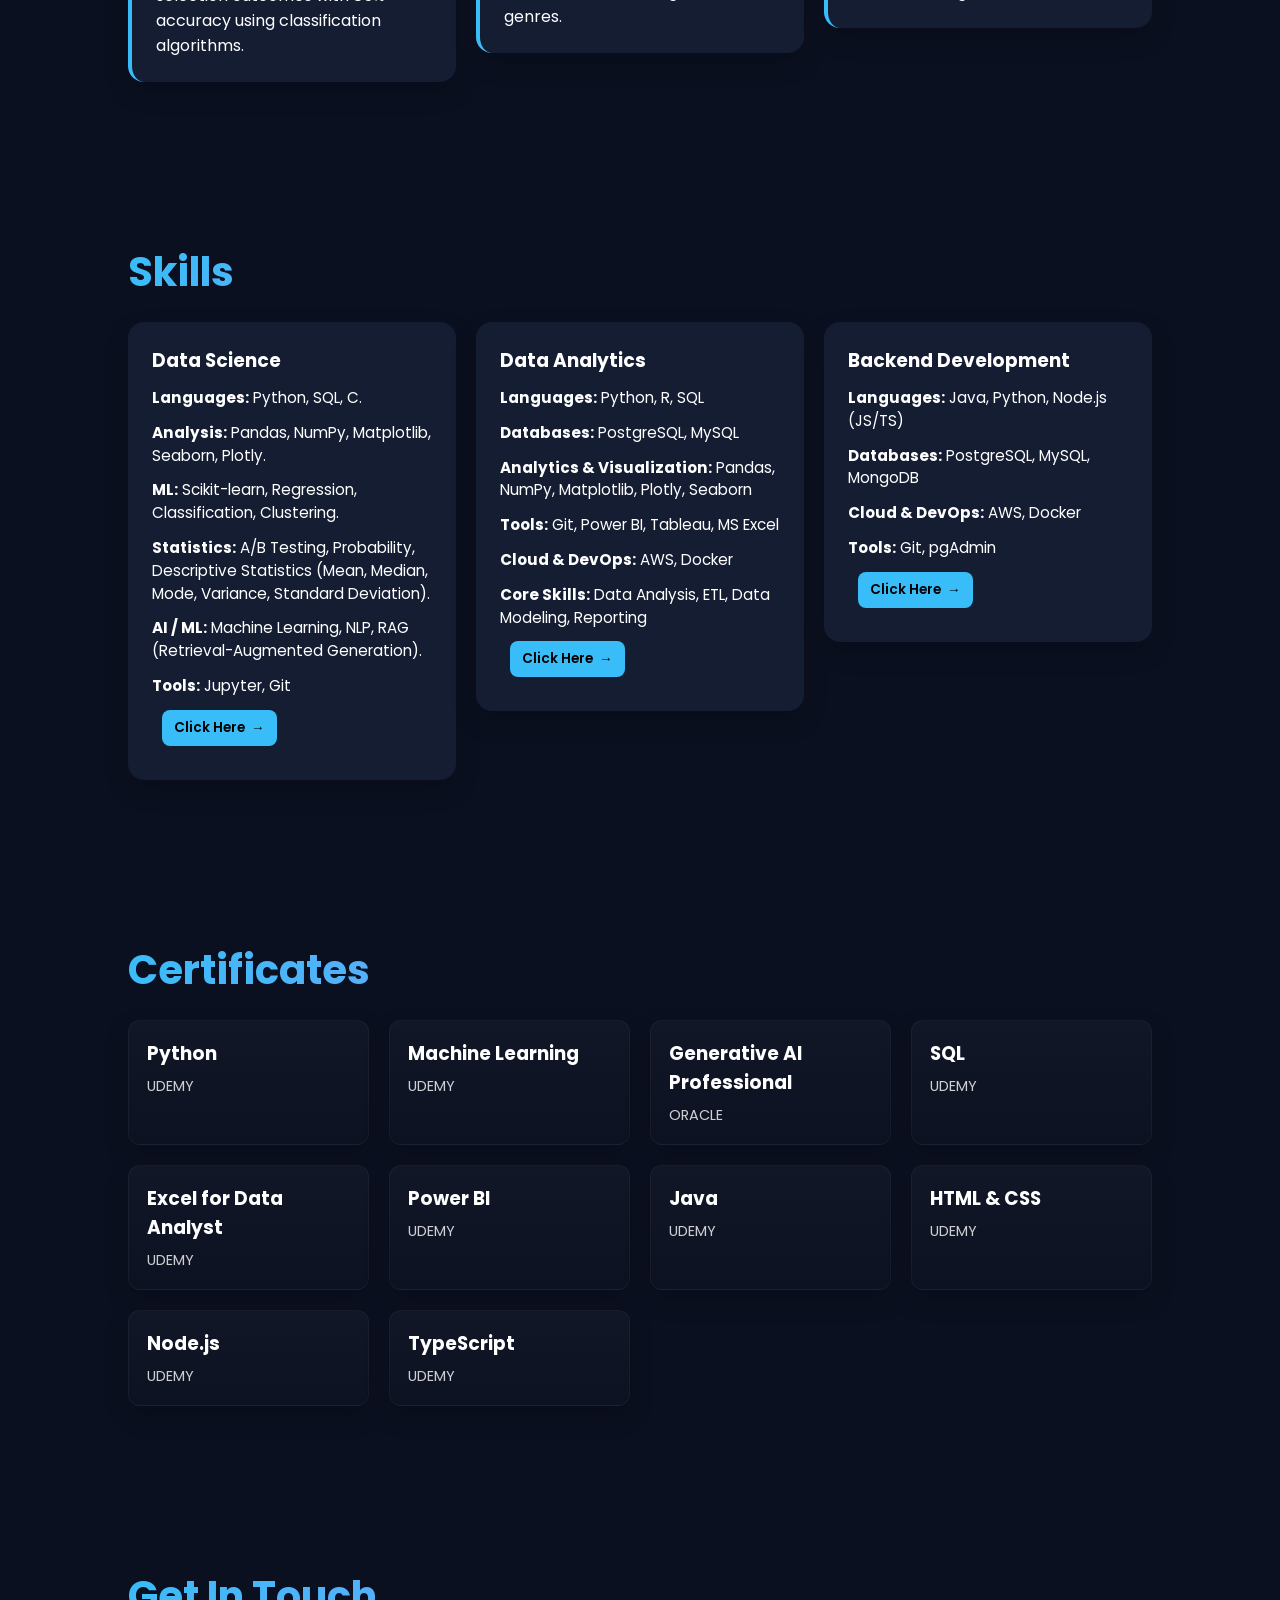
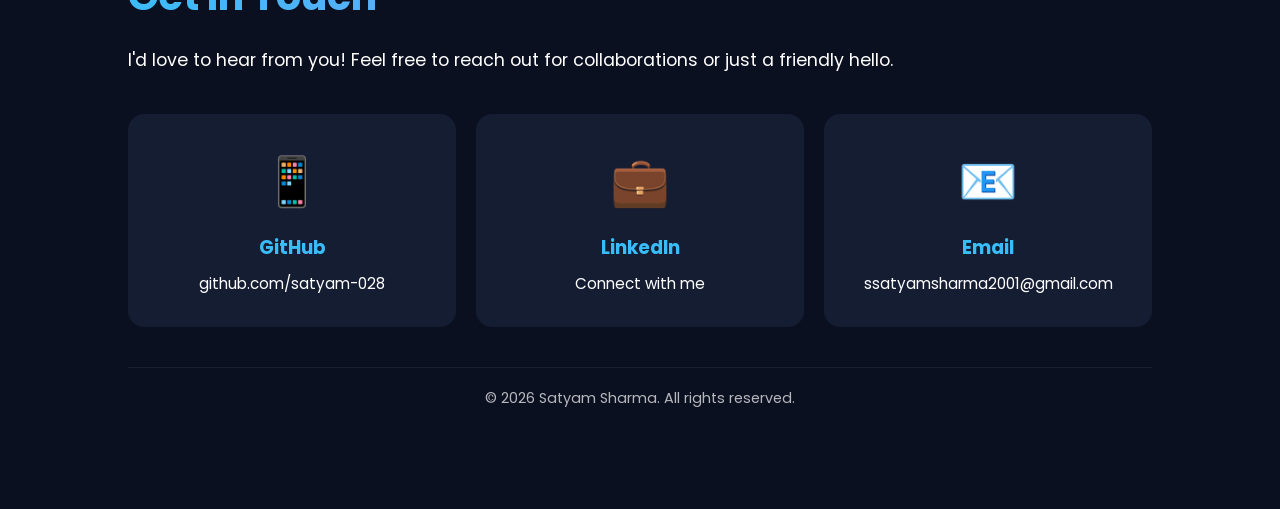
==== commit d2002aaf: "Remove merge conflict markers" ====
--- a/index.html
+++ b/index.html
@@ -57,12 +57,9 @@
       <p style="font-size: 1.1rem; color: var(--text-secondary); margin-bottom: 10px;">Explore my AI engineering and backend development work</p>
       <div class="buttons">
         <a href="#projects" class="btn">View Projects</a>
-<<<<<<< HEAD
+
         <!-- Place your resume PDF at: assets/YOUR_RESUME_FILENAME.pdf -->
         <a href="Satyam_DS.pdf" class="btn secondary" download>Download Resume</a>
-=======
-        <a href="Satyam_DS.pdf" class="btn secondary" download>Download Resume</a>
->>>>>>> b218ae3 (Fix image and resume paths)
       </div>
       
     </div>
